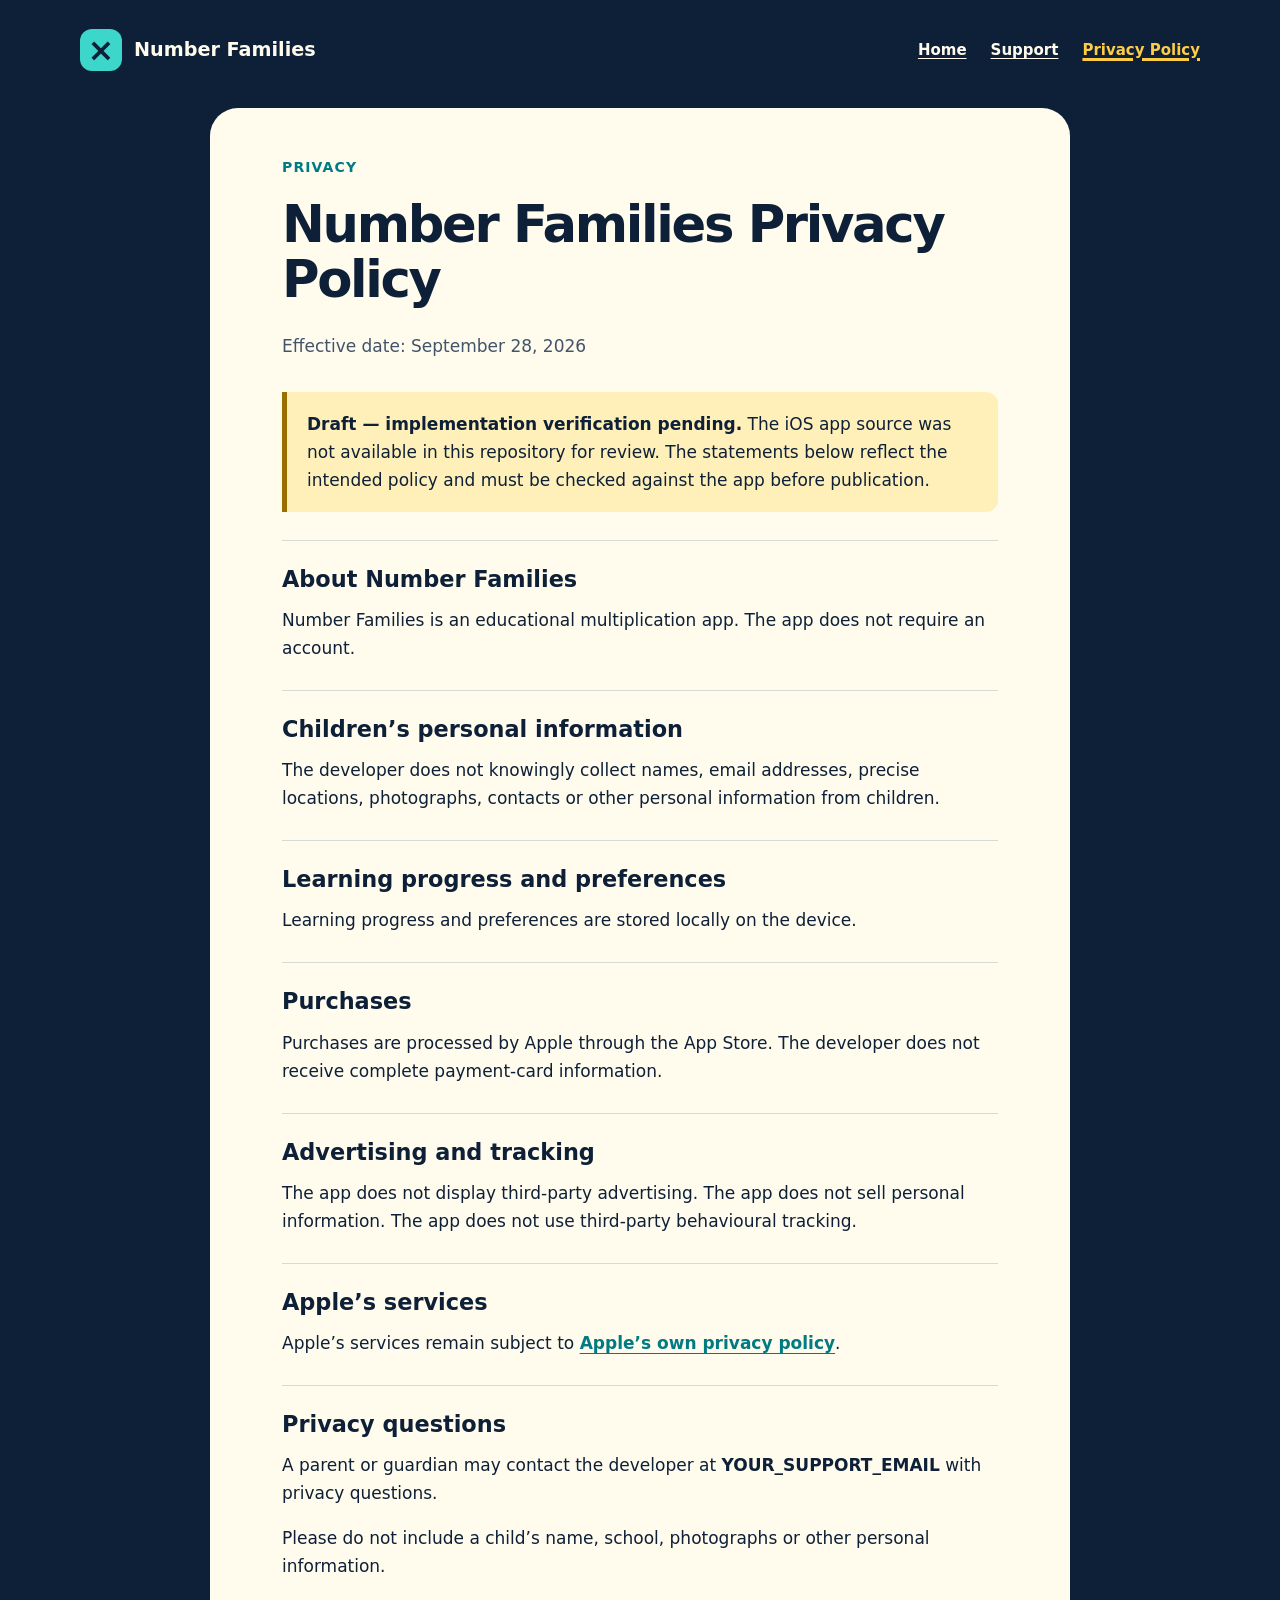
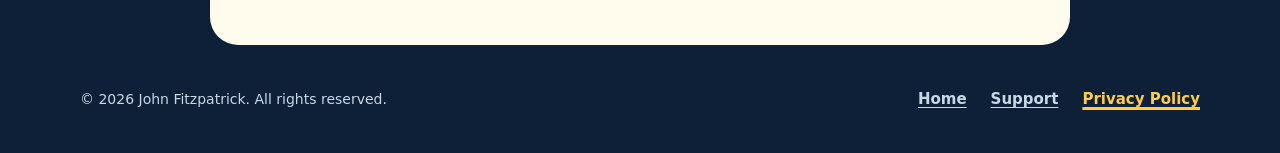
==== privacy.html @ db4ec95f "Add files via upload" ====
<!doctype html>
<html lang="en">
<head>
  <meta charset="utf-8">
  <meta name="viewport" content="width=device-width, initial-scale=1">
  <meta name="description" content="Privacy information for Number Families, including local progress and App Store purchases.">
  <title>Number Families Privacy Policy</title>
  <link rel="stylesheet" href="styles.css">
  <link rel="icon" href="data:image/svg+xml,%3Csvg xmlns='http://www.w3.org/2000/svg' viewBox='0 0 32 32'%3E%3Crect width='32' height='32' rx='8' fill='%230d2038'/%3E%3Cpath d='M7 7h7v7H7zm11 0h7v7h-7zM7 18h7v7H7z' fill='%233dd6cb'/%3E%3Cpath d='M18 18h7v7h-7z' fill='%23ffcc45'/%3E%3C/svg%3E">
</head>
<body>
  <a class="skip-link" href="#main">Skip to content</a>
  <header class="site-header wrap">
    <a class="brand" href="index.html"><span class="brand-mark" aria-hidden="true">×</span> Number Families</a>
    <nav aria-label="Main navigation"><a href="index.html">Home</a><a href="support.html">Support</a><a href="privacy.html" aria-current="page">Privacy Policy</a></nav>
  </header>
  <main id="main" class="wrap" tabindex="-1">
    <article class="card document">
      <p class="eyebrow">Privacy</p>
      <h1>Number Families Privacy Policy</h1>
      <p class="lead">Effective date: September 28, 2026</p>
      <aside class="notice" aria-label="Draft policy notice"><strong>Draft — implementation verification pending.</strong> The iOS app source was not available in this repository for review. The statements below reflect the intended policy and must be checked against the app before publication.</aside>
      <section><h2>About Number Families</h2><p>Number Families is an educational multiplication app. The app does not require an account.</p></section>
      <section><h2>Children’s personal information</h2><p>The developer does not knowingly collect names, email addresses, precise locations, photographs, contacts or other personal information from children.</p></section>
      <section><h2>Learning progress and preferences</h2><p>Learning progress and preferences are stored locally on the device.</p><!-- Verify local-only storage against the app implementation before publishing. --></section>
      <section><h2>Purchases</h2><p>Purchases are processed by Apple through the App Store. The developer does not receive complete payment-card information.</p></section>
      <section><h2>Advertising and tracking</h2><p>The app does not display third-party advertising. The app does not sell personal information. The app does not use third-party behavioural tracking.</p></section>
      <section><h2>Apple’s services</h2><p>Apple’s services remain subject to <a href="https://www.apple.com/legal/privacy/">Apple’s own privacy policy</a>.</p></section>
      <section><h2>Privacy questions</h2><p>A parent or guardian may contact the developer at <strong class="email-placeholder">YOUR_SUPPORT_EMAIL</strong> with privacy questions.</p><p>Please do not include a child’s name, school, photographs or other personal information.</p></section>
    </article></main>
  <footer class="site-footer wrap">
    <p>© 2026 John Fitzpatrick. All rights reserved.</p>
    <nav aria-label="Footer navigation"><a href="index.html">Home</a><a href="support.html">Support</a><a href="privacy.html" aria-current="page">Privacy Policy</a></nav>
  </footer>
</body>
</html>
---- styles.css ----
/* Number Families: self-contained, no external assets or fonts. */
:root { color-scheme: light; --navy:#0d2038; --cream:#fffbed; --teal:#007a83; --turquoise:#3dd6cb; --yellow:#ffcc45; --muted:#42546a; }
* { box-sizing:border-box; }
body { margin:0; background:var(--navy); color:var(--cream); font-family:ui-rounded,"SF Pro Rounded",system-ui,-apple-system,BlinkMacSystemFont,"Segoe UI",sans-serif; font-size:1.0625rem; line-height:1.65; }
.wrap { width:min(1120px,calc(100% - 48px)); margin-inline:auto; }
a { color:inherit; text-underline-offset:.22em; }
a:hover { text-decoration-thickness:2px; }
a:focus-visible { outline:3px solid var(--yellow); outline-offset:5px; border-radius:4px; }
.card a:focus-visible { outline-color:var(--teal); }
.skip-link { position:absolute; top:8px; left:16px; z-index:5; padding:12px 20px; background:var(--yellow); color:var(--navy); transform:translateY(-160%); }
.skip-link:focus { transform:translateY(0); }
.site-header { display:flex; align-items:center; justify-content:space-between; gap:24px; padding-block:28px 36px; }
.brand { display:inline-flex; align-items:center; gap:12px; font-weight:800; font-size:1.2rem; text-decoration:none; }
.brand-mark { display:grid; place-items:center; background:var(--turquoise); color:var(--navy); width:42px; height:42px; border-radius:12px; font-size:2rem; flex-shrink:0; line-height:1; }
nav { display:flex; flex-wrap:wrap; gap:8px 24px; }
nav a { display:inline-flex; align-items:center; min-height:44px; font-weight:600; font-size:.9375rem; }
nav a[aria-current="page"] { color:var(--yellow); text-decoration-thickness:3px; }
.card { background:var(--cream); color:var(--navy); border-radius:28px; }
.hero { display:grid; grid-template-columns:1.2fr 1fr; gap:48px; align-items:center; padding:60px 48px; border-top:6px solid var(--yellow); }
.eyebrow { margin:0 0 18px; color:var(--teal); font-weight:800; font-size:.875rem; letter-spacing:.08em; text-transform:uppercase; }
h1 { font-size:clamp(2.2rem,5vw,3.8rem); line-height:1.08; letter-spacing:-.045em; margin:0 0 24px; overflow-wrap:break-word; }
.tagline { font-size:clamp(1.4rem,2.7vw,1.9rem); line-height:1.35; font-weight:700; margin:0 0 24px; }
.intro { color:var(--muted); margin:0; }
.actions { display:flex; flex-wrap:wrap; gap:12px; margin-top:32px; }
.button { min-height:48px; padding:12px 24px; border-radius:12px; font-weight:750; text-decoration:none; display:inline-flex; align-items:center; justify-content:center; gap:24px; border:2px solid var(--teal); }
.primary { background:var(--teal); color:white; }
.secondary { color:var(--teal); }
.button:hover { box-shadow:0 0 0 2px var(--teal); }
.math-art { background:#e1f2e9; border-radius:22px; padding:32px; transform:rotate(2deg); }
.art-label { display:block; color:var(--muted); font-weight:650; font-size:1rem; line-height:1.5; margin-bottom:28px; }
.array { display:grid; grid-template-columns:repeat(5,minmax(0,1fr)); gap:6px; }
.array span { aspect-ratio:1; background:var(--teal); border-radius:7px; }
.array span:nth-child(n+11) { background:var(--yellow); border:2px solid #94700b; }
.equation { font-size:clamp(1.4rem,3vw,2.4rem); font-weight:850; text-align:center; margin:24px 0 0; }
.equation span { background:var(--yellow); padding:2px 10px; border-radius:10px; }
.features { display:grid; grid-template-columns:repeat(3,minmax(0,1fr)); gap:24px; padding:36px 12px; }
.feature { position:relative; padding-left:24px; }
.feature-dot { position:absolute; left:0; top:12px; width:9px; height:9px; background:var(--yellow); border-radius:3px; }
.feature h2 { margin:0; font-size:1.1rem; }
.feature p { margin:4px 0 0; font-size:.95rem; color:#c7d7e5; }
.document { max-width:860px; margin-inline:auto; padding:48px clamp(24px,6vw,72px); }
.document h1 { font-size:clamp(2rem,4.5vw,3.2rem); }
.lead { color:var(--muted); margin:0 0 32px; }
.document section { border-top:1px solid #d6dcd3; padding-top:24px; margin-top:28px; }
h2 { font-size:1.4rem; line-height:1.3; margin:0 0 12px; }
.document p { margin-top:0; }
.document a { color:var(--teal); font-weight:650; }
.document li { padding-left:4px; margin-bottom:6px; }
.notice { padding:18px 20px; border-left:5px solid #997000; background:#fff0ba; border-radius:0 12px 12px 0; }
.email-placeholder { overflow-wrap:anywhere; }
.site-footer { display:flex; flex-wrap:wrap; justify-content:space-between; align-items:center; gap:12px 28px; padding-block:32px; color:#c7d7e5; font-size:.875rem; }
.site-footer p { margin:0; }
@media (max-width:760px) { .site-header { align-items:flex-start; flex-direction:column; gap:12px; padding-block:24px; } .hero { grid-template-columns:1fr; padding:32px 24px; gap:32px; } .math-art { width:min(100%,360px); justify-self:center; transform:none; } .features { grid-template-columns:1fr; gap:22px; } .document { padding:32px 24px; } }
@media (max-width:380px) { .wrap { width:calc(100% - 28px); } nav { gap:4px 16px; } .actions { flex-direction:column; } .math-art { padding:22px; } .hero,.document { padding-inline:20px; } }
@media print { body { background:white; color:black; } .site-header,.site-footer,.actions,.skip-link { display:none; } .wrap { width:100%; } .card { padding:0; border:0; } .document { max-width:none; } }
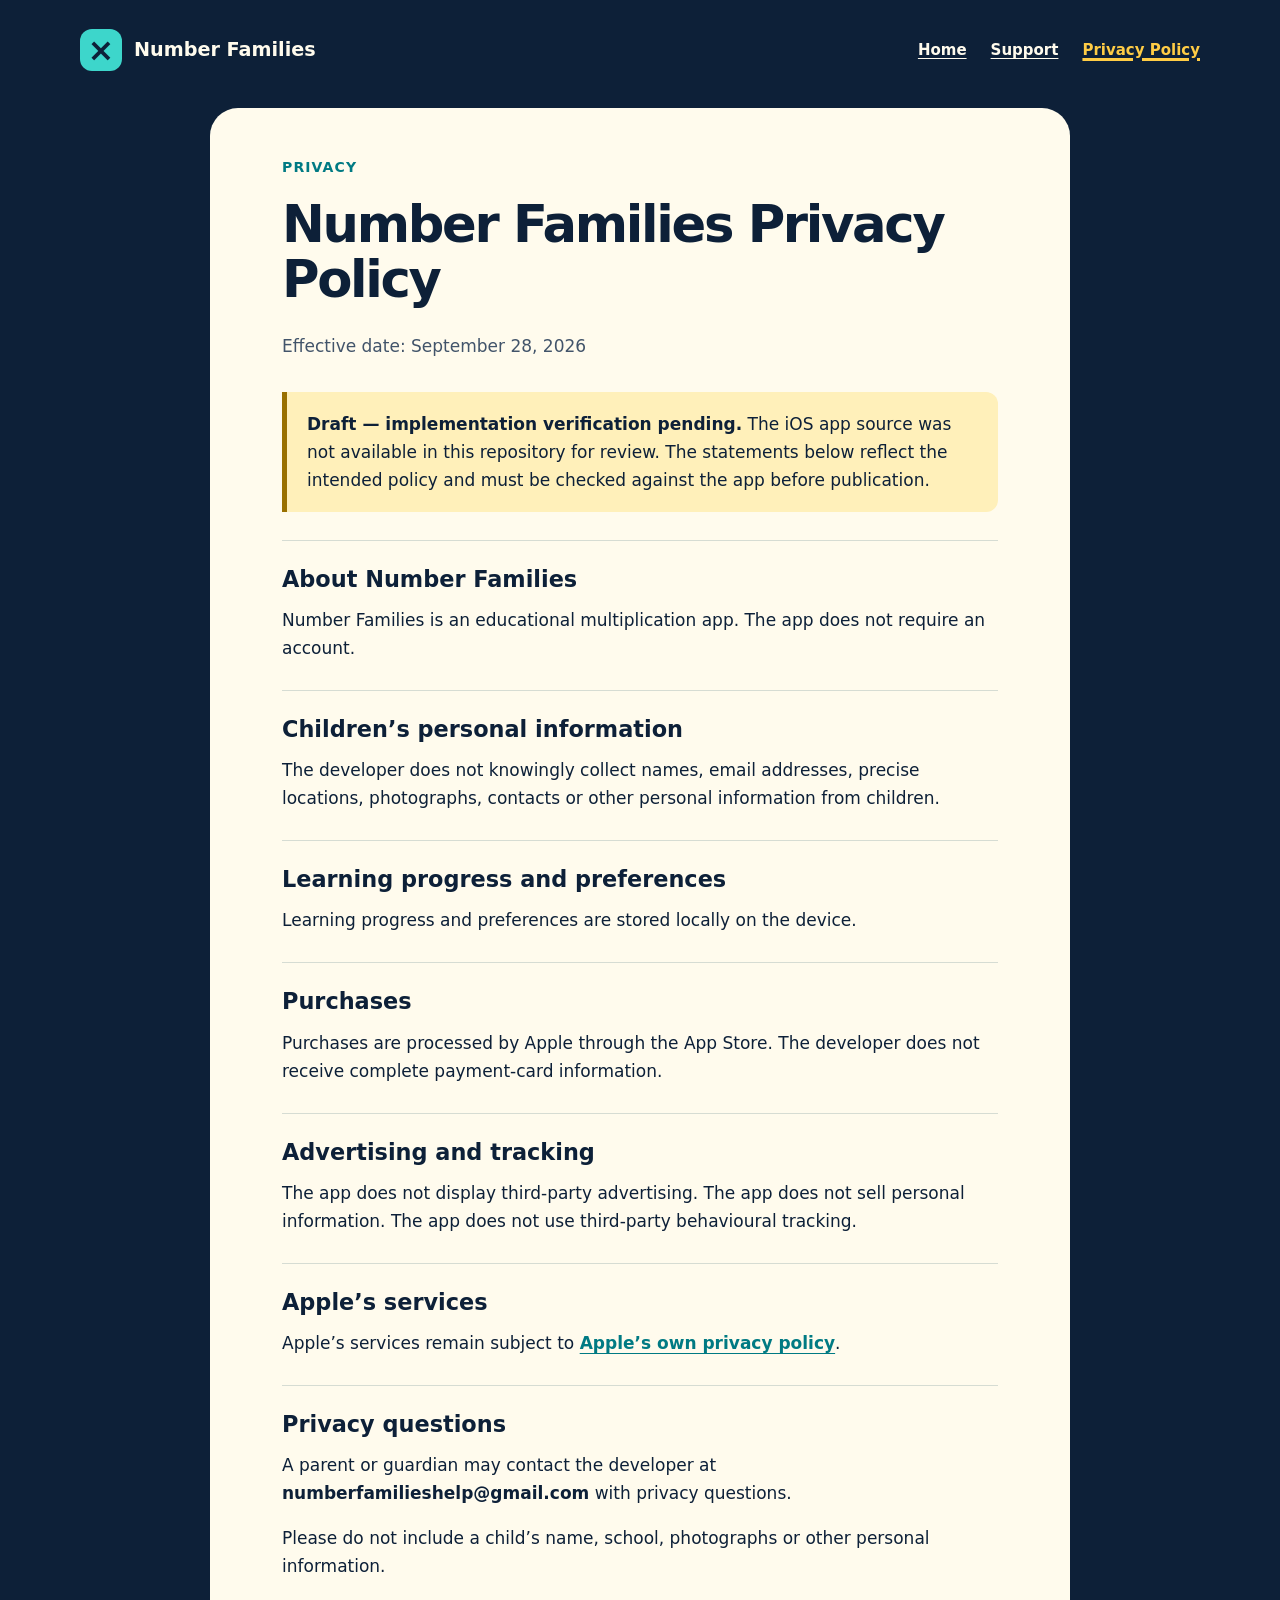
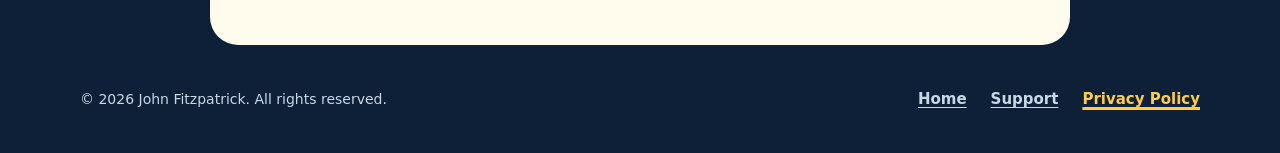
==== commit 0d58477d: "Update support email in privacy section" ====
--- a/privacy.html
+++ b/privacy.html
@@ -26,7 +26,7 @@
       <section><h2>Purchases</h2><p>Purchases are processed by Apple through the App Store. The developer does not receive complete payment-card information.</p></section>
       <section><h2>Advertising and tracking</h2><p>The app does not display third-party advertising. The app does not sell personal information. The app does not use third-party behavioural tracking.</p></section>
       <section><h2>Apple’s services</h2><p>Apple’s services remain subject to <a href="https://www.apple.com/legal/privacy/">Apple’s own privacy policy</a>.</p></section>
-      <section><h2>Privacy questions</h2><p>A parent or guardian may contact the developer at <strong class="email-placeholder">YOUR_SUPPORT_EMAIL</strong> with privacy questions.</p><p>Please do not include a child’s name, school, photographs or other personal information.</p></section>
+      <section><h2>Privacy questions</h2><p>A parent or guardian may contact the developer at <strong class="email-placeholder">numberfamilieshelp@gmail.com</strong> with privacy questions.</p><p>Please do not include a child’s name, school, photographs or other personal information.</p></section>
     </article></main>
   <footer class="site-footer wrap">
     <p>© 2026 John Fitzpatrick. All rights reserved.</p>
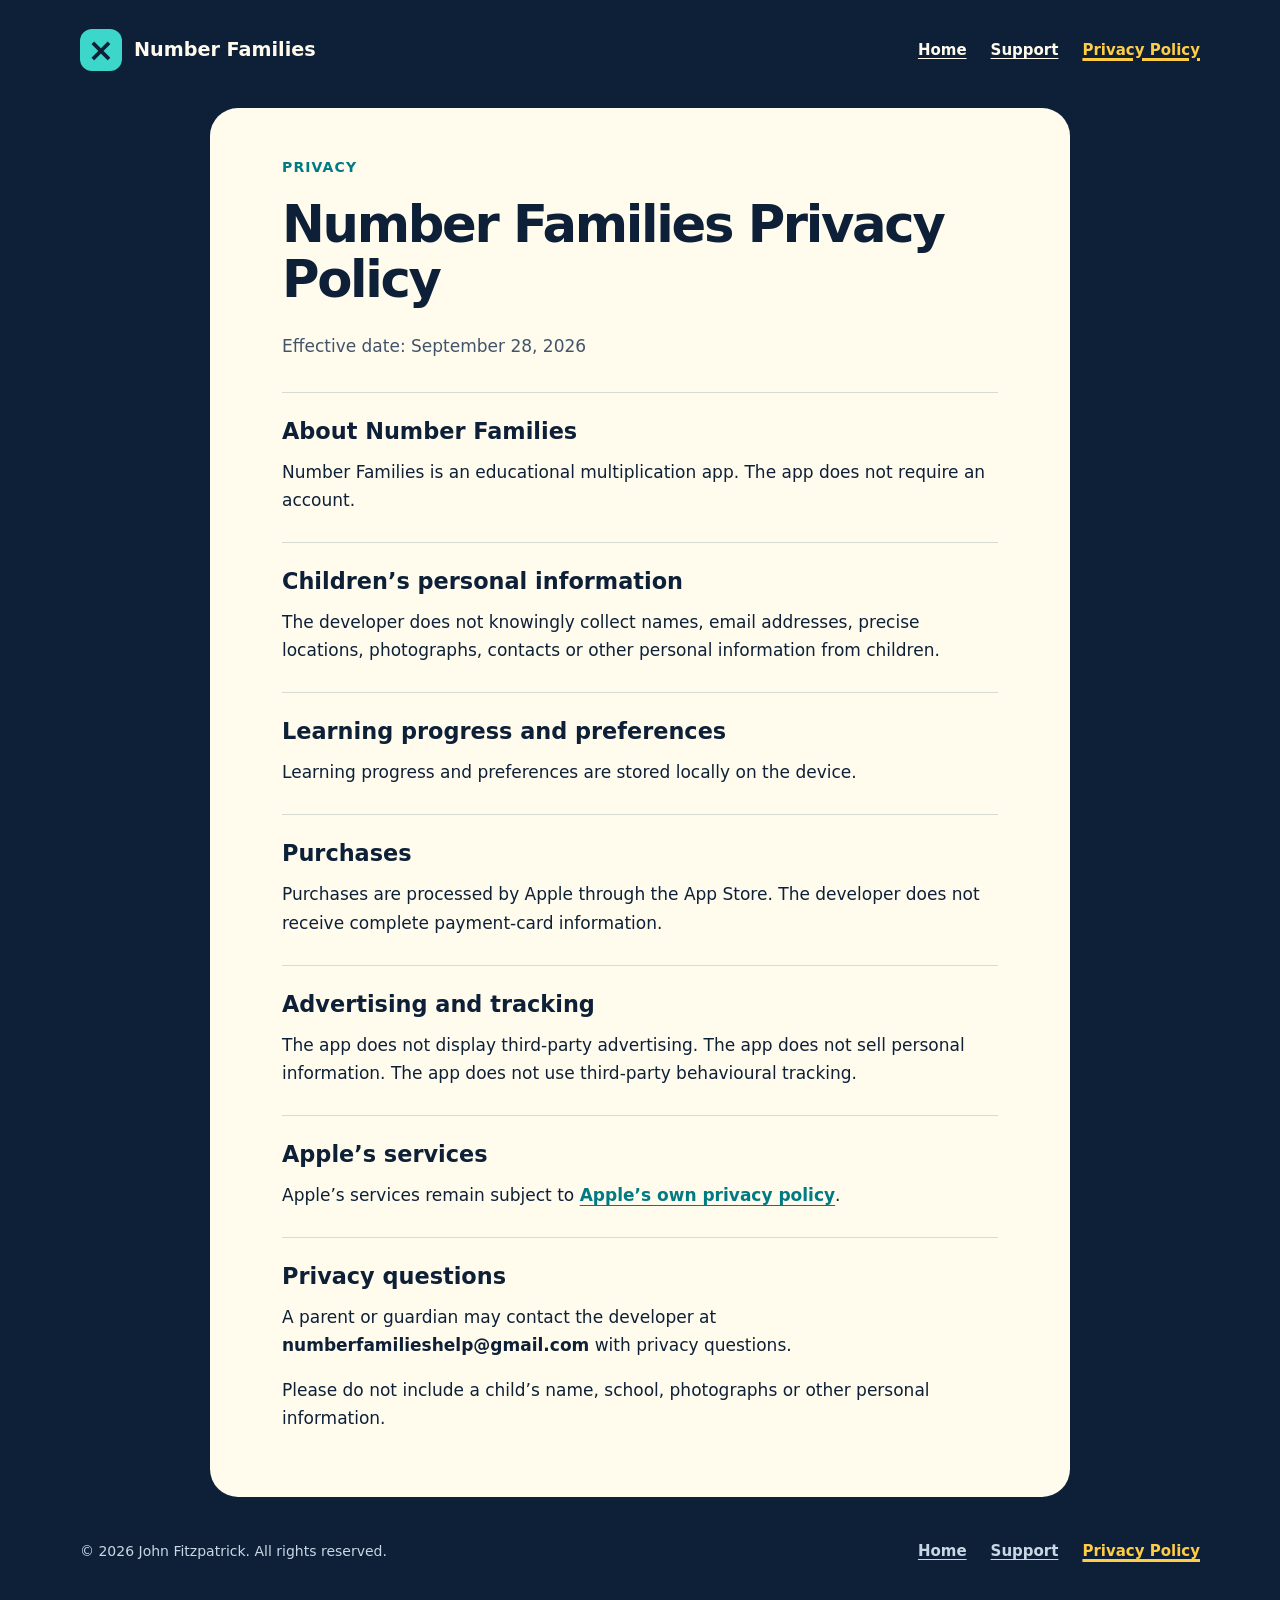
==== commit b6bdb6f9: "Update privacy policy by removing draft notice Removed draft policy notice from privacy policy." ====
--- a/privacy.html
+++ b/privacy.html
@@ -19,7 +19,6 @@
       <p class="eyebrow">Privacy</p>
       <h1>Number Families Privacy Policy</h1>
       <p class="lead">Effective date: September 28, 2026</p>
-      <aside class="notice" aria-label="Draft policy notice"><strong>Draft — implementation verification pending.</strong> The iOS app source was not available in this repository for review. The statements below reflect the intended policy and must be checked against the app before publication.</aside>
       <section><h2>About Number Families</h2><p>Number Families is an educational multiplication app. The app does not require an account.</p></section>
       <section><h2>Children’s personal information</h2><p>The developer does not knowingly collect names, email addresses, precise locations, photographs, contacts or other personal information from children.</p></section>
       <section><h2>Learning progress and preferences</h2><p>Learning progress and preferences are stored locally on the device.</p><!-- Verify local-only storage against the app implementation before publishing. --></section>
